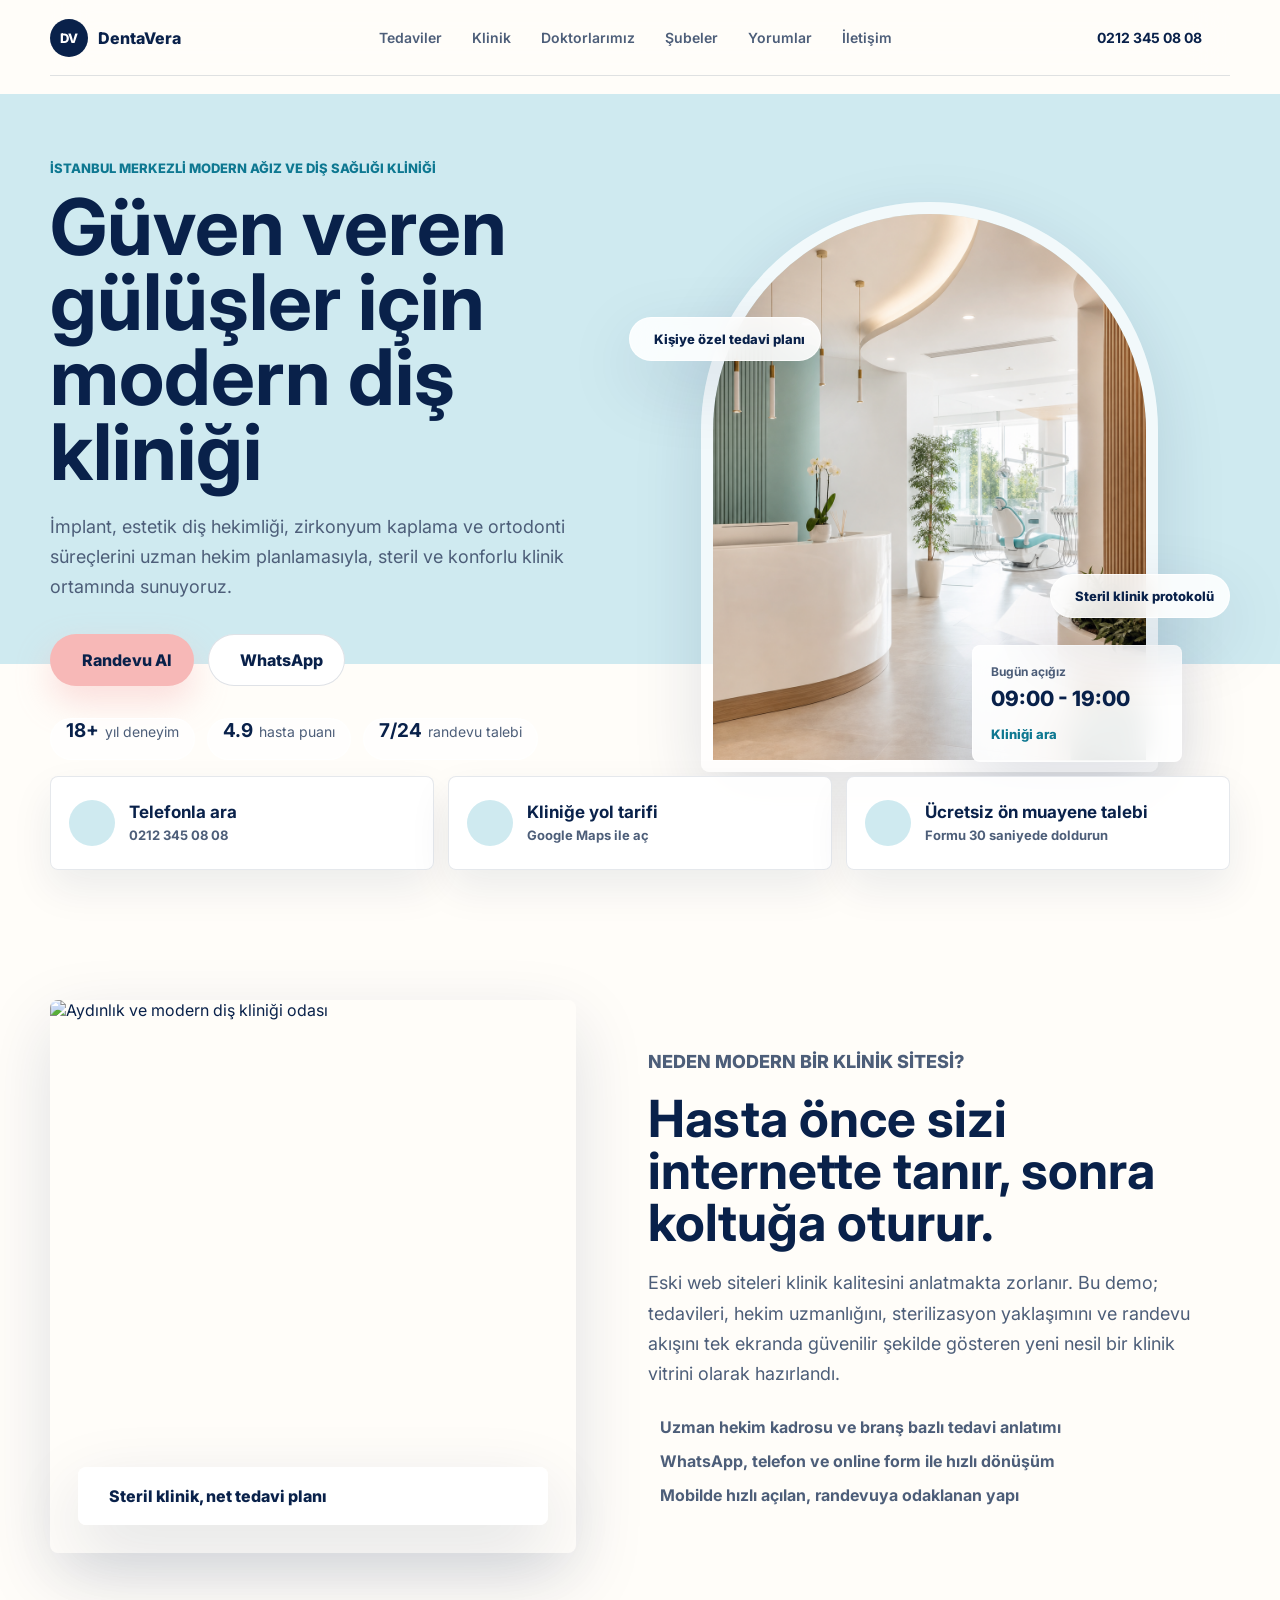
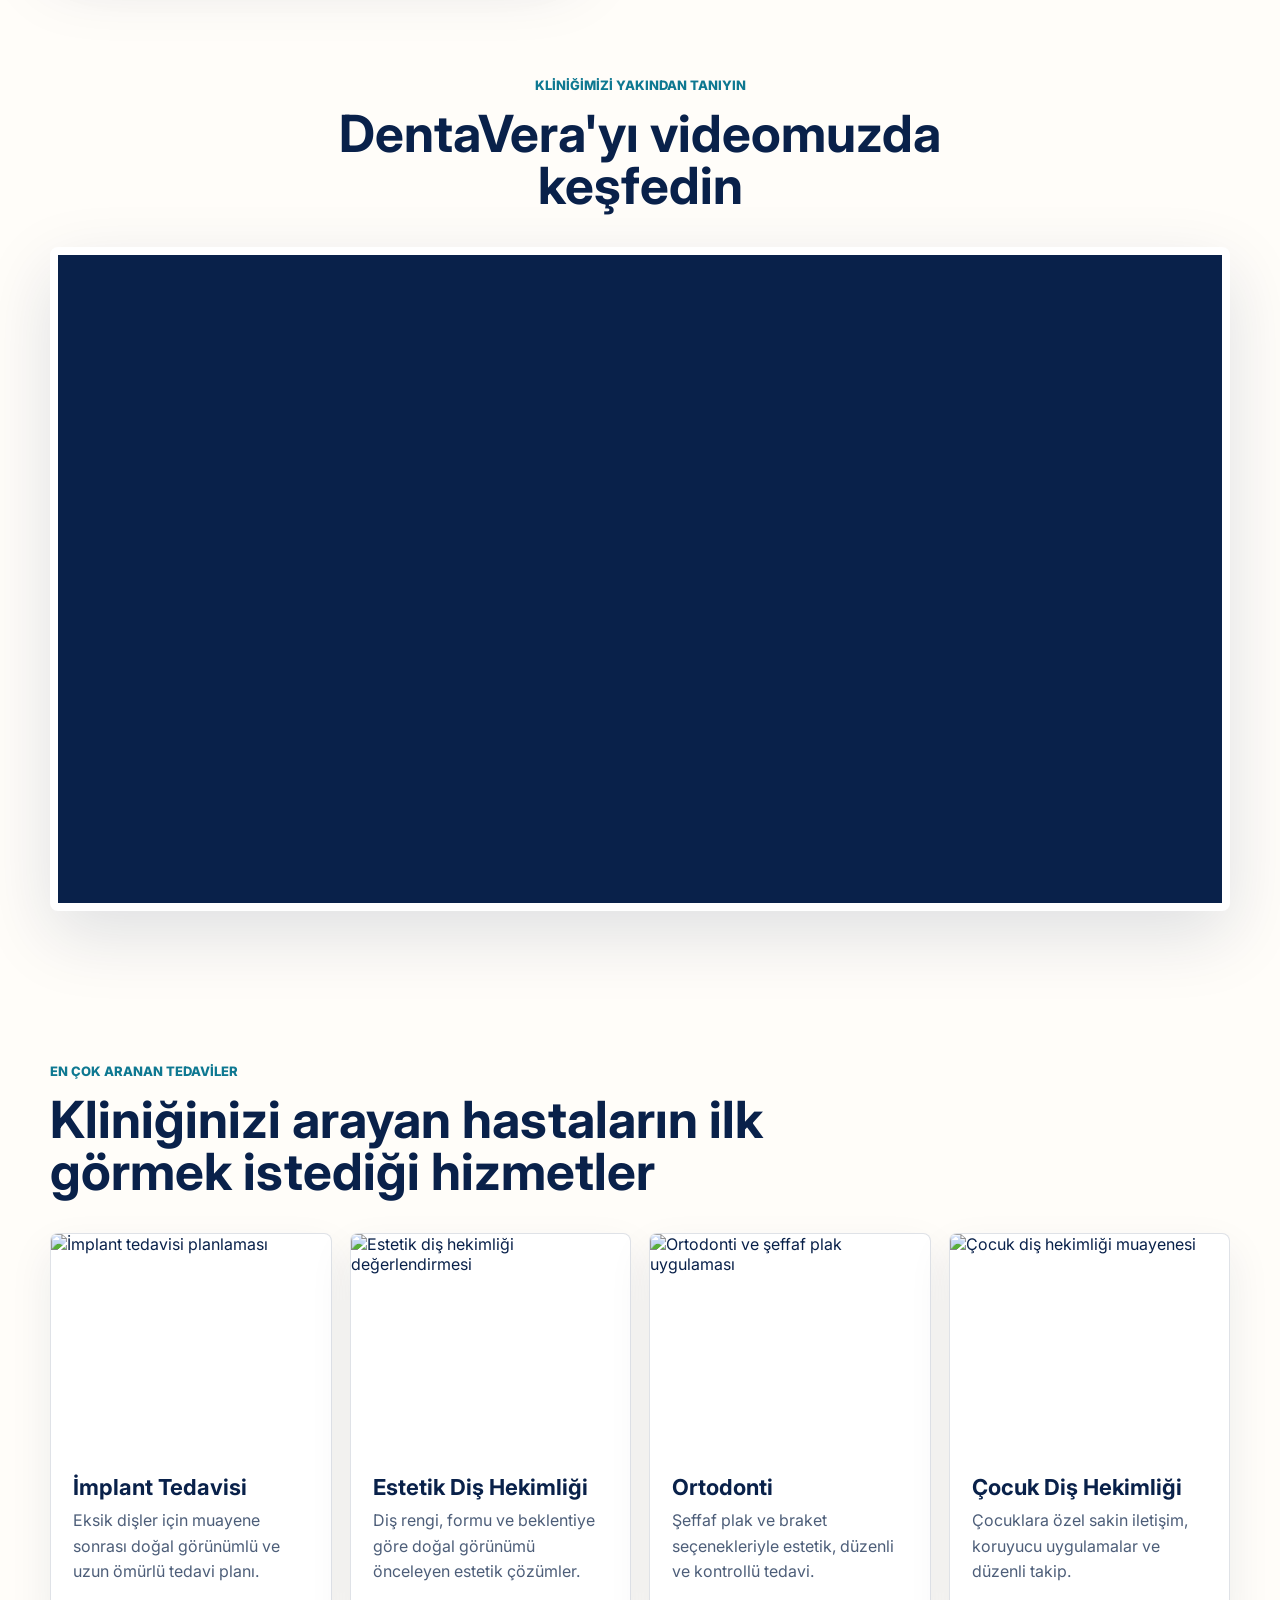
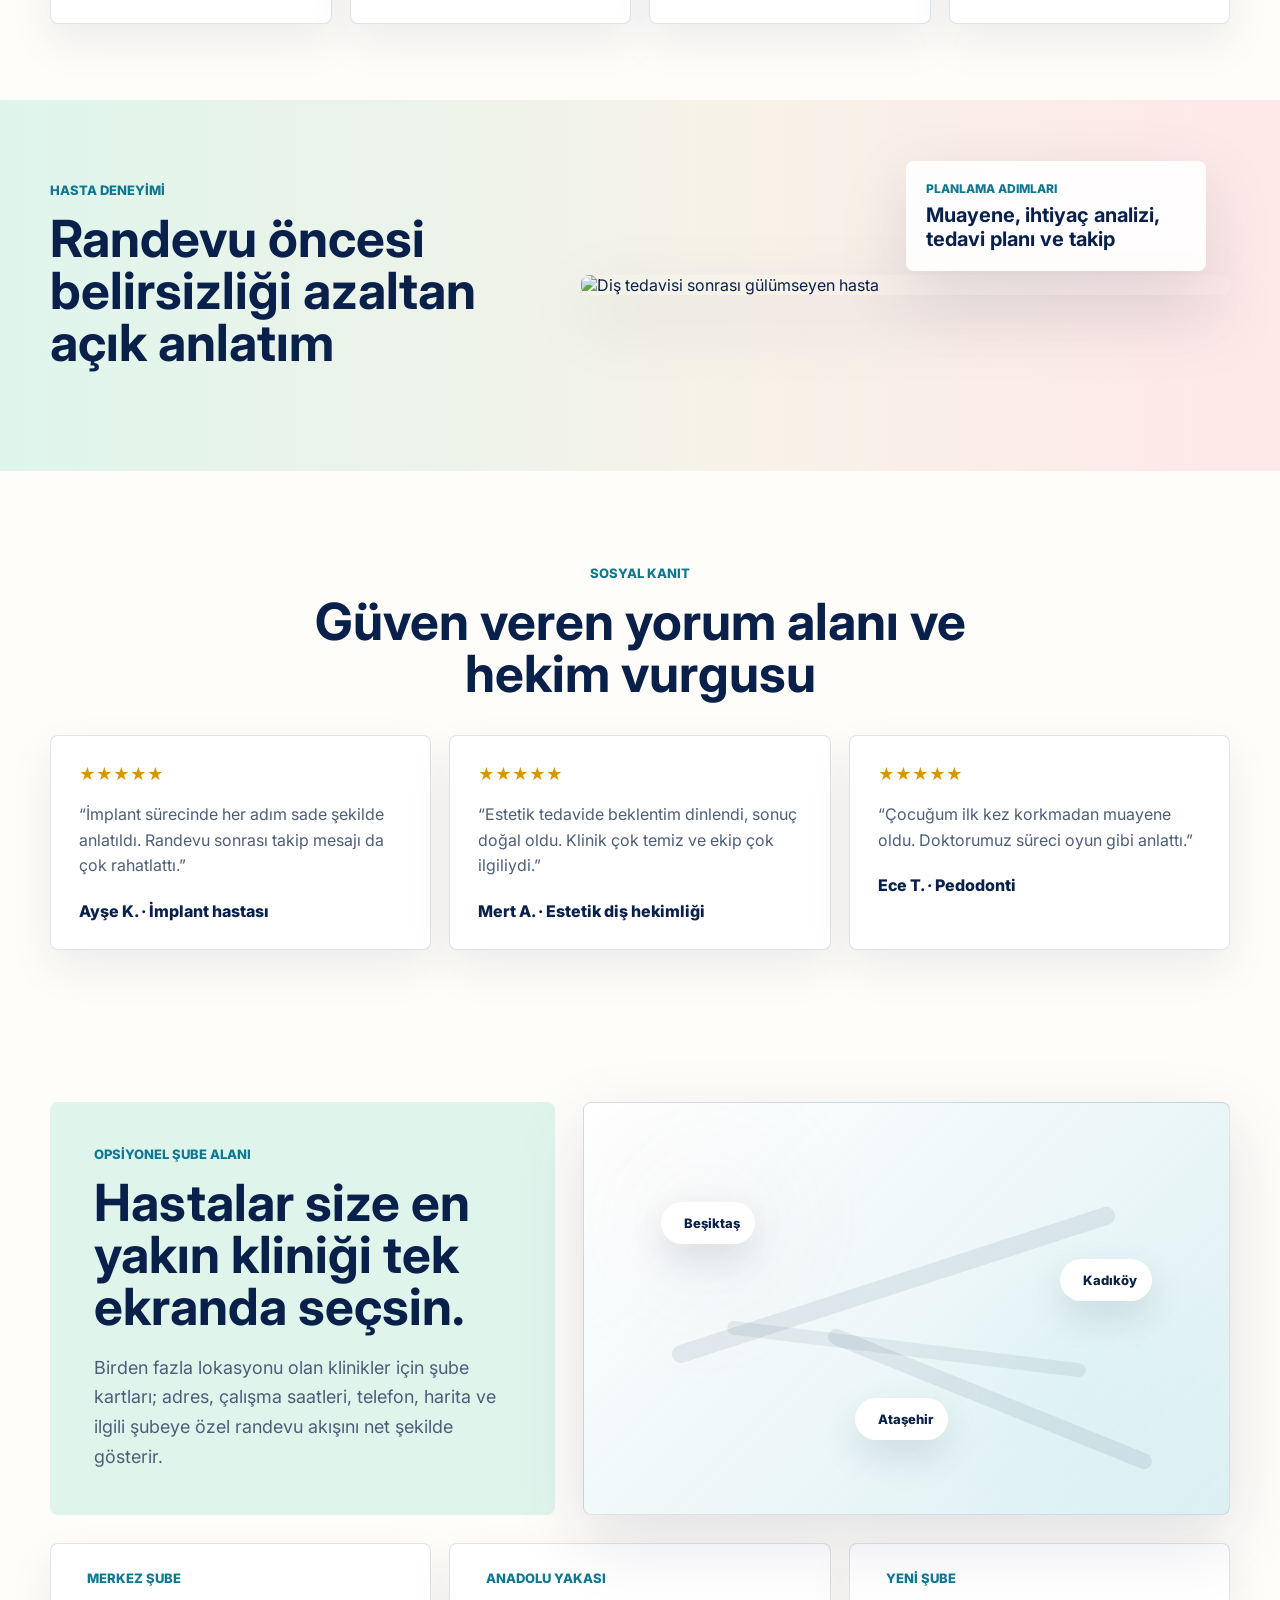
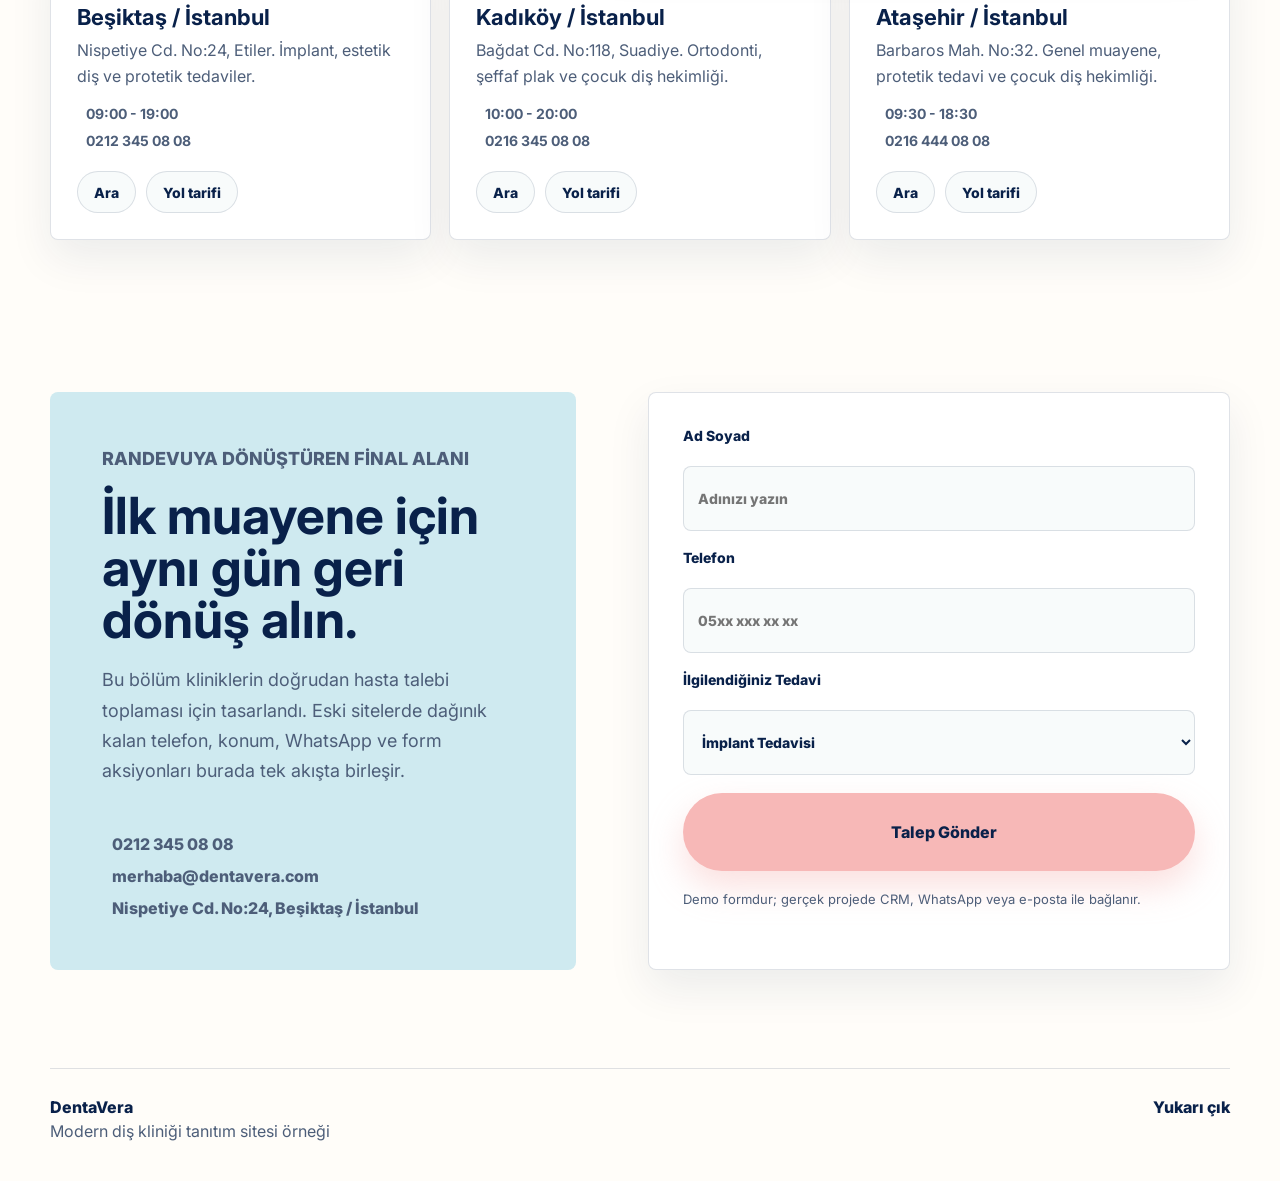
==== index.html @ e3545e0f "Publish DentaVera clinic landing page" ====
<!doctype html>
<html lang="tr">
  <head>
    <meta charset="UTF-8" />
    <meta name="viewport" content="width=device-width, initial-scale=1.0" />
    <title>DentaVera Klinik | Modern Diş Kliniği Tanıtım Sitesi</title>
    <meta
      name="description"
      content="Türkiye'deki diş klinikleri için modern, güven veren ve randevu odaklı örnek tanıtım sitesi."
    />
    <link rel="preconnect" href="https://fonts.googleapis.com" />
    <link rel="preconnect" href="https://fonts.gstatic.com" crossorigin />
    <link
      href="https://fonts.googleapis.com/css2?family=Inter:wght@400;500;600;700;800&display=swap"
      rel="stylesheet"
    />
    <link rel="stylesheet" href="styles.css" />
  </head>
  <body>
    <header class="site-header">
      <a class="brand" href="index.html#top" aria-label="DentaVera ana sayfa">
        <span class="brand-mark">DV</span>
        <span>DentaVera</span>
      </a>
      <nav class="main-nav" aria-label="Ana menü">
        <a href="index.html#hizmetler">Tedaviler</a>
        <a href="index.html#klinik">Klinik</a>
        <a href="doktorlar.html">Doktorlarımız</a>
        <a href="index.html#subeler">Şubeler</a>
        <a href="index.html#yorumlar">Yorumlar</a>
        <a href="index.html#iletisim">İletişim</a>
      </nav>
      <a class="header-phone" href="tel:+902123450808">
        <i data-lucide="phone"></i>
        <span>0212 345 08 08</span>
      </a>
      <button class="nav-toggle" type="button" aria-label="Menüyü aç" aria-expanded="false">
        <i data-lucide="menu"></i>
      </button>
    </header>

    <main id="top">
      <section class="hero">
        <div class="hero-copy">
          <p class="eyebrow">İstanbul merkezli modern ağız ve diş sağlığı kliniği</p>
          <h1>Güven veren gülüşler için modern diş kliniği</h1>
          <p class="hero-text">
            İmplant, estetik diş hekimliği, zirkonyum kaplama ve ortodonti süreçlerini uzman
            hekim planlamasıyla, steril ve konforlu klinik ortamında sunuyoruz.
          </p>
          <div class="hero-actions">
            <a class="btn btn-primary" href="#iletisim">
              <i data-lucide="calendar-check"></i>
              Randevu Al
            </a>
            <a class="btn btn-light" href="https://wa.me/905321230808">
              <i data-lucide="message-circle"></i>
              WhatsApp
            </a>
          </div>
          <div class="trust-row" aria-label="Klinik güven göstergeleri">
            <span><strong>18+</strong> yıl deneyim</span>
            <span><strong>4.9</strong> hasta puanı</span>
            <span><strong>7/24</strong> randevu talebi</span>
          </div>
        </div>

        <div class="hero-visual" aria-label="Klinik görsel alanı">
          <div class="floating-note note-left">
            <i data-lucide="clipboard-check"></i>
            Kişiye özel tedavi planı
          </div>
          <img
            class="hero-photo"
            src="assets/clinic-hero.png"
            alt="Aydınlık ve modern diş kliniği resepsiyonu"
          />
          <div class="floating-card">
            <span class="card-title">Bugün açığız</span>
            <span class="card-time">09:00 - 19:00</span>
            <a href="tel:+902123450808">Kliniği ara</a>
          </div>
          <div class="floating-note note-right">
            <i data-lucide="shield-check"></i>
            Steril klinik protokolü
          </div>
        </div>
      </section>

      <section class="quick-panel" aria-label="Hızlı iletişim seçenekleri">
        <a href="tel:+902123450808">
          <span class="quick-icon"><i data-lucide="phone-call"></i></span>
          <span class="quick-copy">
            <strong>Telefonla ara</strong>
            <small>0212 345 08 08</small>
          </span>
        </a>
        <a href="https://maps.google.com/?q=Nispetiye%20Caddesi%20Istanbul">
          <span class="quick-icon"><i data-lucide="map-pin"></i></span>
          <span class="quick-copy">
            <strong>Kliniğe yol tarifi</strong>
            <small>Google Maps ile aç</small>
          </span>
        </a>
        <a href="#iletisim">
          <span class="quick-icon"><i data-lucide="clipboard-list"></i></span>
          <span class="quick-copy">
            <strong>Ücretsiz ön muayene talebi</strong>
            <small>Formu 30 saniyede doldurun</small>
          </span>
        </a>
      </section>

      <section class="section split" id="klinik">
        <div class="section-media">
          <img
            src="https://images.unsplash.com/photo-1606811971618-4486d14f3f99?auto=format&fit=crop&w=1000&q=85"
            alt="Aydınlık ve modern diş kliniği odası"
          />
          <div class="media-badge">
            <i data-lucide="shield-check"></i>
            Steril klinik, net tedavi planı
          </div>
        </div>
        <div class="section-copy">
          <p class="eyebrow">Neden modern bir klinik sitesi?</p>
          <h2>Hasta önce sizi internette tanır, sonra koltuğa oturur.</h2>
          <p>
            Eski web siteleri klinik kalitesini anlatmakta zorlanır. Bu demo; tedavileri, hekim
            uzmanlığını, sterilizasyon yaklaşımını ve randevu akışını tek ekranda güvenilir şekilde
            gösteren yeni nesil bir klinik vitrini olarak hazırlandı.
          </p>
          <div class="feature-list">
            <div>
              <i data-lucide="badge-check"></i>
              <span>Uzman hekim kadrosu ve branş bazlı tedavi anlatımı</span>
            </div>
            <div>
              <i data-lucide="badge-check"></i>
              <span>WhatsApp, telefon ve online form ile hızlı dönüşüm</span>
            </div>
            <div>
              <i data-lucide="badge-check"></i>
              <span>Mobilde hızlı açılan, randevuya odaklanan yapı</span>
            </div>
          </div>
        </div>
      </section>

      <section class="section video-section" aria-labelledby="video-title">
        <div class="section-heading narrow">
          <p class="eyebrow">Kliniğimizi yakından tanıyın</p>
          <h2 id="video-title">DentaVera'yı videomuzda keşfedin</h2>
        </div>
        <div class="video-frame">
          <div class="video-fallback" hidden>
            <p>Video önizlemesi, sayfa yerel dosya olarak açıldığında çalışmaz.</p>
            <a href="https://www.youtube.com/watch?v=cxicKhrUmI0" target="_blank" rel="noopener noreferrer">
              Videoyu YouTube'da aç
            </a>
          </div>
          <iframe
            src="https://www.youtube-nocookie.com/embed/cxicKhrUmI0"
            title="DentaVera klinik tanıtım videosu"
            loading="lazy"
            referrerpolicy="strict-origin-when-cross-origin"
            allow="accelerometer; autoplay; clipboard-write; encrypted-media; gyroscope; picture-in-picture; web-share"
            allowfullscreen
          ></iframe>
        </div>
      </section>

      <section class="section" id="hizmetler">
        <div class="section-heading">
          <p class="eyebrow">En çok aranan tedaviler</p>
          <h2>Kliniğinizi arayan hastaların ilk görmek istediği hizmetler</h2>
        </div>
        <div class="service-grid">
          <article class="service-card">
            <img
              src="https://images.unsplash.com/photo-1606811841689-23dfddce3e95?auto=format&fit=crop&w=700&q=85"
              alt="İmplant tedavisi planlaması"
            />
            <div>
              <i data-lucide="badge-plus"></i>
              <h3>İmplant Tedavisi</h3>
              <p>Eksik dişler için muayene sonrası doğal görünümlü ve uzun ömürlü tedavi planı.</p>
            </div>
          </article>
          <article class="service-card">
            <img
              src="https://images.unsplash.com/photo-1609840114035-3c981b782dfe?auto=format&fit=crop&w=700&q=85"
              alt="Estetik diş hekimliği değerlendirmesi"
            />
            <div>
              <i data-lucide="sparkle"></i>
              <h3>Estetik Diş Hekimliği</h3>
              <p>Diş rengi, formu ve beklentiye göre doğal görünümü önceleyen estetik çözümler.</p>
            </div>
          </article>
          <article class="service-card">
            <img
              src="https://images.unsplash.com/photo-1588776814546-1ffcf47267a5?auto=format&fit=crop&w=700&q=85"
              alt="Ortodonti ve şeffaf plak uygulaması"
            />
            <div>
              <i data-lucide="align-center-horizontal"></i>
              <h3>Ortodonti</h3>
              <p>Şeffaf plak ve braket seçenekleriyle estetik, düzenli ve kontrollü tedavi.</p>
            </div>
          </article>
          <article class="service-card">
            <img
              src="https://images.unsplash.com/photo-1629909615184-74f495363b67?auto=format&fit=crop&w=700&q=85"
              alt="Çocuk diş hekimliği muayenesi"
            />
            <div>
              <i data-lucide="heart-handshake"></i>
              <h3>Çocuk Diş Hekimliği</h3>
              <p>Çocuklara özel sakin iletişim, koruyucu uygulamalar ve düzenli takip.</p>
            </div>
          </article>
        </div>
      </section>

      <section class="results-band">
        <div>
          <p class="eyebrow">Hasta deneyimi</p>
          <h2>Randevu öncesi belirsizliği azaltan açık anlatım</h2>
        </div>
        <div class="result-preview">
          <img
            src="https://images.unsplash.com/photo-1600170311833-c2cf5280ce49?auto=format&fit=crop&w=900&q=85"
            alt="Diş tedavisi sonrası gülümseyen hasta"
          />
          <div class="result-copy">
            <span>Planlama adımları</span>
            <strong>Muayene, ihtiyaç analizi, tedavi planı ve takip</strong>
          </div>
        </div>
      </section>

      <section class="section testimonials" id="yorumlar">
        <div class="section-heading narrow">
          <p class="eyebrow">Sosyal kanıt</p>
          <h2>Güven veren yorum alanı ve hekim vurgusu</h2>
        </div>
        <div class="testimonial-grid">
          <article>
            <div class="stars">★★★★★</div>
            <p>
              “İmplant sürecinde her adım sade şekilde anlatıldı. Randevu sonrası takip mesajı da
              çok rahatlattı.”
            </p>
            <span>Ayşe K. · İmplant hastası</span>
          </article>
          <article>
            <div class="stars">★★★★★</div>
            <p>
              “Estetik tedavide beklentim dinlendi, sonuç doğal oldu. Klinik çok temiz ve ekip çok
              ilgiliydi.”
            </p>
            <span>Mert A. · Estetik diş hekimliği</span>
          </article>
          <article>
            <div class="stars">★★★★★</div>
            <p>
              “Çocuğum ilk kez korkmadan muayene oldu. Doktorumuz süreci oyun gibi anlattı.”
            </p>
            <span>Ece T. · Pedodonti</span>
          </article>
        </div>
      </section>

      <section class="section branches-section" id="subeler">
        <div class="branches-copy">
          <p class="eyebrow">Opsiyonel şube alanı</p>
          <h2>Hastalar size en yakın kliniği tek ekranda seçsin.</h2>
          <p>
            Birden fazla lokasyonu olan klinikler için şube kartları; adres, çalışma saatleri,
            telefon, harita ve ilgili şubeye özel randevu akışını net şekilde gösterir.
          </p>
        </div>
        <div class="branch-map" aria-label="İstanbul şube haritası">
          <span class="map-line"></span>
          <div class="map-pin pin-one">
            <i data-lucide="map-pin"></i>
            Beşiktaş
          </div>
          <div class="map-pin pin-two">
            <i data-lucide="map-pin"></i>
            Kadıköy
          </div>
          <div class="map-pin pin-three">
            <i data-lucide="map-pin"></i>
            Ataşehir
          </div>
        </div>
        <div class="branch-grid">
          <article class="branch-card">
            <div class="branch-card-top">
              <i data-lucide="building-2"></i>
              <span>Merkez Şube</span>
            </div>
            <h3>Beşiktaş / İstanbul</h3>
            <p>Nispetiye Cd. No:24, Etiler. İmplant, estetik diş ve protetik tedaviler.</p>
            <div class="branch-meta">
              <span><i data-lucide="clock-3"></i> 09:00 - 19:00</span>
              <span><i data-lucide="phone"></i> 0212 345 08 08</span>
            </div>
            <div class="branch-actions">
              <a href="tel:+902123450808">Ara</a>
              <a href="https://maps.google.com/?q=Nispetiye%20Caddesi%20Istanbul">Yol tarifi</a>
            </div>
          </article>
          <article class="branch-card">
            <div class="branch-card-top">
              <i data-lucide="building-2"></i>
              <span>Anadolu Yakası</span>
            </div>
            <h3>Kadıköy / İstanbul</h3>
            <p>Bağdat Cd. No:118, Suadiye. Ortodonti, şeffaf plak ve çocuk diş hekimliği.</p>
            <div class="branch-meta">
              <span><i data-lucide="clock-3"></i> 10:00 - 20:00</span>
              <span><i data-lucide="phone"></i> 0216 345 08 08</span>
            </div>
            <div class="branch-actions">
              <a href="tel:+902163450808">Ara</a>
              <a href="https://maps.google.com/?q=Bagdat%20Caddesi%20Suadiye%20Istanbul">Yol tarifi</a>
            </div>
          </article>
          <article class="branch-card">
            <div class="branch-card-top">
              <i data-lucide="building-2"></i>
              <span>Yeni Şube</span>
            </div>
            <h3>Ataşehir / İstanbul</h3>
            <p>Barbaros Mah. No:32. Genel muayene, protetik tedavi ve çocuk diş hekimliği.</p>
            <div class="branch-meta">
              <span><i data-lucide="clock-3"></i> 09:30 - 18:30</span>
              <span><i data-lucide="phone"></i> 0216 444 08 08</span>
            </div>
            <div class="branch-actions">
              <a href="tel:+902164440808">Ara</a>
              <a href="https://maps.google.com/?q=Atasehir%20Istanbul">Yol tarifi</a>
            </div>
          </article>
        </div>
      </section>

      <section class="section contact-section" id="iletisim">
        <div class="contact-copy">
          <p class="eyebrow">Randevuya dönüştüren final alanı</p>
          <h2>İlk muayene için aynı gün geri dönüş alın.</h2>
          <p>
            Bu bölüm kliniklerin doğrudan hasta talebi toplaması için tasarlandı. Eski sitelerde
            dağınık kalan telefon, konum, WhatsApp ve form aksiyonları burada tek akışta birleşir.
          </p>
          <div class="contact-details">
            <a href="tel:+902123450808"><i data-lucide="phone"></i> 0212 345 08 08</a>
            <a href="mailto:merhaba@dentavera.com"><i data-lucide="mail"></i> merhaba@dentavera.com</a>
            <a href="https://maps.google.com/?q=Nispetiye%20Caddesi%20Istanbul">
              <i data-lucide="map-pin"></i> Nispetiye Cd. No:24, Beşiktaş / İstanbul
            </a>
          </div>
        </div>
        <form class="appointment-form">
          <label>
            Ad Soyad
            <input type="text" name="name" placeholder="Adınızı yazın" />
          </label>
          <label>
            Telefon
            <input type="tel" name="phone" placeholder="05xx xxx xx xx" />
          </label>
          <label>
            İlgilendiğiniz Tedavi
            <select name="service">
              <option>İmplant Tedavisi</option>
              <option>Estetik Diş Hekimliği</option>
              <option>Ortodonti</option>
              <option>Çocuk Diş Hekimliği</option>
              <option>Genel Muayene</option>
            </select>
          </label>
          <button class="btn btn-primary" type="submit">
            <i data-lucide="send"></i>
            Talep Gönder
          </button>
          <p class="form-note">Demo formdur; gerçek projede CRM, WhatsApp veya e-posta ile bağlanır.</p>
        </form>
      </section>
    </main>

    <footer class="site-footer">
      <div>
        <strong>DentaVera</strong>
        <span>Modern diş kliniği tanıtım sitesi örneği</span>
      </div>
      <a href="#top">Yukarı çık</a>
    </footer>

    <script src="https://unpkg.com/lucide@latest/dist/umd/lucide.min.js"></script>
    <script src="script.js"></script>
  </body>
</html>
---- styles.css ----
:root {
  --ink: #09214a;
  --ink-soft: #4d5e79;
  --blue: #cfeaf0;
  --blue-strong: #69bfd0;
  --mint: #dff5ec;
  --rose: #ffe8e8;
  --rose-strong: #f7b8b7;
  --paper: #fffdf9;
  --white: #ffffff;
  --line: rgba(9, 33, 74, 0.13);
  --shadow: 0 24px 70px rgba(9, 33, 74, 0.13);
}

* {
  box-sizing: border-box;
}

html {
  scroll-behavior: smooth;
}

body {
  margin: 0;
  font-family: "Inter", system-ui, -apple-system, BlinkMacSystemFont, "Segoe UI", sans-serif;
  color: var(--ink);
  background: var(--paper);
  overflow-x: hidden;
}

img {
  display: block;
  max-width: 100%;
}

a {
  color: inherit;
  text-decoration: none;
}

button,
input,
select {
  font: inherit;
}

.site-header {
  position: sticky;
  top: 0;
  z-index: 20;
  display: grid;
  grid-template-columns: auto 1fr auto auto;
  align-items: center;
  gap: 28px;
  width: min(1180px, calc(100% - 32px));
  min-height: 76px;
  margin: 0 auto;
  background: rgba(255, 253, 249, 0.84);
  border-bottom: 1px solid var(--line);
  backdrop-filter: blur(18px);
}

.brand,
.header-phone,
.quick-panel a,
.contact-details a,
.btn {
  display: inline-flex;
  align-items: center;
}

.brand {
  gap: 10px;
  font-weight: 800;
}

.brand-mark {
  display: grid;
  place-items: center;
  width: 38px;
  height: 38px;
  color: var(--white);
  background: var(--ink);
  border-radius: 50%;
  font-size: 13px;
}

.main-nav {
  justify-self: center;
  display: flex;
  gap: 30px;
  color: var(--ink-soft);
  font-size: 14px;
  font-weight: 600;
}

.main-nav a:hover {
  color: var(--ink);
}

.main-nav a[aria-current="page"] {
  color: var(--ink);
}

.header-phone {
  gap: 8px;
  font-weight: 700;
  font-size: 14px;
}

.header-phone svg,
.btn svg,
.quick-panel svg,
.feature-list svg,
.contact-details svg {
  width: 18px;
  height: 18px;
  stroke-width: 2.4;
}

.nav-toggle {
  display: none;
  width: 42px;
  height: 42px;
  border: 1px solid var(--line);
  border-radius: 50%;
  color: var(--ink);
  background: var(--white);
}

.hero {
  position: relative;
  display: grid;
  grid-template-columns: minmax(0, 0.95fr) minmax(360px, 1.05fr);
  gap: 36px;
  width: min(1180px, calc(100% - 32px));
  min-height: 760px;
  margin: 18px auto 0;
  padding: 66px 0 40px;
}

.hero::before {
  position: absolute;
  inset: 0 calc(50% - 50vw) 190px;
  z-index: -1;
  content: "";
  background: var(--blue);
}

.eyebrow {
  margin: 0 0 14px;
  color: #0e7891;
  font-size: 13px;
  font-weight: 800;
  letter-spacing: 0;
  text-transform: uppercase;
}

h1,
h2,
h3,
p {
  margin-top: 0;
  overflow-wrap: anywhere;
}

h1 {
  max-width: 640px;
  margin-bottom: 22px;
  font-size: clamp(44px, 7vw, 78px);
  line-height: 0.96;
  letter-spacing: 0;
}

h2 {
  margin-bottom: 20px;
  font-size: clamp(32px, 4vw, 54px);
  line-height: 1.02;
  letter-spacing: 0;
}

h3 {
  margin-bottom: 8px;
  font-size: 22px;
}

.hero-text,
.section-copy p,
.contact-copy p {
  max-width: 560px;
  color: var(--ink-soft);
  font-size: 18px;
  line-height: 1.68;
}

.hero-actions {
  display: flex;
  flex-wrap: wrap;
  gap: 14px;
  margin: 32px 0;
}

.btn {
  justify-content: center;
  gap: 10px;
  min-height: 52px;
  padding: 0 22px;
  border: 0;
  border-radius: 999px;
  font-weight: 800;
  cursor: pointer;
}

.btn-primary {
  color: var(--ink);
  background: var(--rose-strong);
  box-shadow: 0 16px 34px rgba(247, 184, 183, 0.44);
}

.btn-light {
  background: var(--white);
  box-shadow: inset 0 0 0 1px var(--line);
}

.trust-row {
  display: flex;
  flex-wrap: wrap;
  gap: 12px;
}

.trust-row span {
  display: inline-flex;
  align-items: baseline;
  gap: 6px;
  min-height: 42px;
  padding: 0 15px;
  color: var(--ink-soft);
  background: rgba(255, 255, 255, 0.64);
  border: 1px solid rgba(255, 255, 255, 0.8);
  border-radius: 999px;
  font-size: 14px;
}

.trust-row strong {
  color: var(--ink);
  font-size: 19px;
}

.hero-visual {
  position: relative;
  display: grid;
  place-items: center;
  min-height: 560px;
}

.hero-visual::before {
  position: absolute;
  width: min(68%, 430px);
  aspect-ratio: 1;
  content: "";
  background: var(--rose);
  border-radius: 50%;
}

.hero-photo {
  position: relative;
  width: min(76%, 470px);
  aspect-ratio: 4 / 5;
  object-fit: cover;
  object-position: 50% 50%;
  border: 12px solid rgba(255, 255, 255, 0.74);
  border-radius: 999px 999px 36px 36px;
  box-shadow: var(--shadow);
}

.floating-note,
.floating-card,
.media-badge {
  position: absolute;
  z-index: 2;
  color: var(--ink);
  background: rgba(255, 255, 255, 0.88);
  border: 1px solid rgba(255, 255, 255, 0.72);
  box-shadow: var(--shadow);
  backdrop-filter: blur(14px);
}

.floating-note {
  display: flex;
  align-items: center;
  gap: 9px;
  max-width: 210px;
  padding: 13px 15px;
  border-radius: 999px;
  font-size: 13px;
  font-weight: 800;
}

.floating-note svg {
  width: 18px;
  height: 18px;
  color: #0e7891;
}

.note-left {
  top: 24%;
  left: 0;
}

.note-right {
  right: 0;
  bottom: 30%;
}

.floating-card {
  right: 8%;
  bottom: 8%;
  width: 210px;
  padding: 18px;
  border-radius: 8px;
}

.card-title {
  display: block;
  color: var(--ink-soft);
  font-size: 12px;
  font-weight: 700;
}

.card-time {
  display: block;
  margin: 7px 0 12px;
  font-size: 21px;
  font-weight: 800;
}

.floating-card a {
  color: #0e7891;
  font-size: 13px;
  font-weight: 800;
}

.quick-panel {
  position: relative;
  z-index: 4;
  display: grid;
  grid-template-columns: repeat(3, minmax(0, 1fr));
  gap: 14px;
  width: min(1180px, calc(100% - 32px));
  margin: -78px auto 54px;
}

.quick-panel a {
  gap: 14px;
  min-height: 94px;
  padding: 18px;
  background: rgba(255, 255, 255, 0.94);
  border: 1px solid rgba(9, 33, 74, 0.1);
  border-radius: 8px;
  box-shadow: 0 18px 42px rgba(9, 33, 74, 0.08);
}

.quick-panel a:hover {
  transform: translateY(-2px);
  box-shadow: 0 22px 50px rgba(9, 33, 74, 0.12);
}

.quick-icon {
  display: grid;
  flex: 0 0 auto;
  place-items: center;
  width: 46px;
  height: 46px;
  color: #0e7891;
  background: var(--blue);
  border-radius: 50%;
}

.quick-panel svg {
  flex: 0 0 auto;
}

.quick-copy {
  display: grid;
  gap: 5px;
}

.quick-copy strong {
  font-size: 17px;
  line-height: 1.2;
}

.quick-copy small {
  color: var(--ink-soft);
  font-size: 13px;
  font-weight: 700;
  line-height: 1.3;
}

.section {
  width: min(1180px, calc(100% - 32px));
  margin: 0 auto;
  padding: 76px 0;
}

.video-section {
  padding-top: 48px;
}

.video-frame {
  overflow: hidden;
  width: 100%;
  aspect-ratio: 16 / 9;
  background: var(--ink);
  border: 8px solid var(--white);
  border-radius: 8px;
  box-shadow: var(--shadow);
}

.video-frame iframe {
  display: block;
  width: 100%;
  height: 100%;
  border: 0;
}

.video-fallback {
  display: grid;
  place-content: center;
  justify-items: center;
  gap: 12px;
  height: 100%;
  padding: 24px;
  color: var(--white);
  text-align: center;
}

.video-fallback[hidden] {
  display: none;
}

.video-fallback p {
  margin: 0;
}

.video-fallback a {
  padding: 12px 18px;
  color: var(--ink);
  background: var(--white);
  border-radius: 999px;
  font-weight: 700;
}

.split,
.contact-section {
  display: grid;
  grid-template-columns: minmax(0, 0.95fr) minmax(0, 1.05fr);
  align-items: center;
  gap: 72px;
}

.section-media {
  position: relative;
}

.section-media img {
  width: 100%;
  aspect-ratio: 1 / 1.05;
  object-fit: cover;
  border-radius: 8px;
  box-shadow: var(--shadow);
}

.media-badge {
  left: 28px;
  right: 28px;
  bottom: 28px;
  display: flex;
  align-items: center;
  gap: 12px;
  padding: 18px;
  border-radius: 8px;
  font-weight: 800;
}

.media-badge svg {
  width: 22px;
  height: 22px;
  color: #0e7891;
}

.feature-list {
  display: grid;
  gap: 14px;
  margin-top: 28px;
}

.feature-list div {
  display: flex;
  align-items: flex-start;
  gap: 12px;
  color: var(--ink-soft);
  font-weight: 700;
}

.feature-list svg {
  flex: 0 0 auto;
  color: #0e7891;
}

.section-heading {
  max-width: 760px;
  margin-bottom: 36px;
}

.section-heading.narrow {
  max-width: 660px;
  margin-inline: auto;
  text-align: center;
}

.service-grid {
  display: grid;
  grid-template-columns: repeat(4, minmax(0, 1fr));
  gap: 18px;
}

.service-card {
  overflow: hidden;
  background: var(--white);
  border: 1px solid var(--line);
  border-radius: 8px;
  box-shadow: 0 18px 44px rgba(9, 33, 74, 0.08);
}

.service-card img {
  width: 100%;
  aspect-ratio: 1 / 0.78;
  object-fit: cover;
}

.service-card div {
  padding: 22px;
}

.service-card svg {
  width: 26px;
  height: 26px;
  margin-bottom: 18px;
  color: #0e7891;
}

.service-card p,
.testimonial-grid p,
.form-note {
  color: var(--ink-soft);
  line-height: 1.6;
}

.results-band {
  display: grid;
  grid-template-columns: minmax(0, 0.85fr) minmax(360px, 1.15fr);
  align-items: center;
  gap: 52px;
  padding: 82px max(16px, calc((100vw - 1180px) / 2));
  background: linear-gradient(90deg, var(--mint), #f7f2e8 58%, var(--rose));
}

.results-band h2 {
  max-width: 560px;
}

.result-preview {
  position: relative;
}

.result-preview img {
  width: 100%;
  max-height: 420px;
  object-fit: cover;
  border-radius: 8px;
  box-shadow: var(--shadow);
}

.result-copy {
  position: absolute;
  right: 24px;
  bottom: 24px;
  max-width: 300px;
  padding: 20px;
  background: rgba(255, 255, 255, 0.9);
  border-radius: 8px;
  box-shadow: var(--shadow);
}

.result-copy span {
  display: block;
  margin-bottom: 8px;
  color: #0e7891;
  font-size: 12px;
  font-weight: 800;
  text-transform: uppercase;
}

.result-copy strong {
  display: block;
  font-size: 20px;
  line-height: 1.18;
}

.testimonials {
  padding-top: 94px;
}

.testimonial-grid {
  display: grid;
  grid-template-columns: repeat(3, 1fr);
  gap: 18px;
}

.testimonial-grid article,
.appointment-form {
  background: var(--white);
  border: 1px solid var(--line);
  border-radius: 8px;
  box-shadow: 0 18px 44px rgba(9, 33, 74, 0.08);
}

.testimonial-grid article {
  padding: 28px;
}

.stars {
  margin-bottom: 18px;
  color: #d99400;
  letter-spacing: 0;
}

.testimonial-grid span {
  display: block;
  margin-top: 22px;
  font-weight: 800;
}

.branches-section {
  display: grid;
  grid-template-columns: minmax(0, 0.78fr) minmax(420px, 1fr);
  gap: 28px;
  align-items: stretch;
}

.branches-copy {
  display: flex;
  flex-direction: column;
  justify-content: center;
  padding: 44px;
  background: var(--mint);
  border-radius: 8px;
}

.branches-copy p:last-child {
  max-width: 520px;
  margin-bottom: 0;
  color: var(--ink-soft);
  font-size: 18px;
  line-height: 1.65;
}

.branch-map {
  position: relative;
  min-height: 320px;
  overflow: hidden;
  background:
    linear-gradient(135deg, rgba(255, 255, 255, 0.88), rgba(207, 234, 240, 0.74)),
    radial-gradient(circle at 18% 28%, rgba(247, 184, 183, 0.38), transparent 28%),
    radial-gradient(circle at 76% 70%, rgba(223, 245, 236, 0.9), transparent 32%);
  border: 1px solid var(--line);
  border-radius: 8px;
  box-shadow: var(--shadow);
}

.branch-map::before,
.branch-map::after {
  position: absolute;
  content: "";
  background: rgba(9, 33, 74, 0.08);
  border-radius: 999px;
}

.branch-map::before {
  width: 72%;
  height: 18px;
  left: 12%;
  top: 42%;
  transform: rotate(-18deg);
}

.branch-map::after {
  width: 54%;
  height: 16px;
  right: 10%;
  bottom: 26%;
  transform: rotate(22deg);
}

.map-line {
  position: absolute;
  width: 56%;
  height: 14px;
  left: 22%;
  top: 58%;
  background: rgba(9, 33, 74, 0.07);
  border-radius: 999px;
  transform: rotate(7deg);
}

.map-pin {
  position: absolute;
  z-index: 2;
  display: inline-flex;
  align-items: center;
  gap: 8px;
  min-height: 42px;
  padding: 0 14px;
  background: var(--white);
  border: 1px solid rgba(255, 255, 255, 0.74);
  border-radius: 999px;
  box-shadow: 0 16px 38px rgba(9, 33, 74, 0.12);
  font-size: 13px;
  font-weight: 800;
}

.map-pin svg {
  width: 17px;
  height: 17px;
  color: #0e7891;
}

.pin-one {
  left: 12%;
  top: 24%;
}

.pin-two {
  right: 12%;
  top: 38%;
}

.pin-three {
  left: 42%;
  bottom: 18%;
}

.branch-grid {
  grid-column: 1 / -1;
  display: grid;
  grid-template-columns: repeat(3, minmax(0, 1fr));
  gap: 18px;
}

.branch-card {
  display: flex;
  flex-direction: column;
  min-height: 100%;
  padding: 26px;
  background: var(--white);
  border: 1px solid var(--line);
  border-radius: 8px;
  box-shadow: 0 18px 44px rgba(9, 33, 74, 0.08);
}

.branch-card-top,
.branch-meta span,
.branch-actions {
  display: flex;
  align-items: center;
}

.branch-card-top {
  gap: 10px;
  margin-bottom: 18px;
  color: #0e7891;
  font-size: 13px;
  font-weight: 800;
  text-transform: uppercase;
}

.branch-card-top svg {
  width: 21px;
  height: 21px;
}

.branch-card p {
  color: var(--ink-soft);
  line-height: 1.6;
}

.branch-meta {
  display: grid;
  gap: 10px;
  margin: auto 0 22px;
  color: var(--ink-soft);
  font-size: 14px;
  font-weight: 700;
}

.branch-meta span {
  gap: 9px;
}

.branch-meta svg {
  width: 17px;
  height: 17px;
  color: #0e7891;
}

.branch-actions {
  gap: 10px;
}

.branch-actions a {
  display: inline-flex;
  align-items: center;
  justify-content: center;
  min-height: 42px;
  padding: 0 16px;
  background: #f8fbfb;
  border: 1px solid var(--line);
  border-radius: 999px;
  font-size: 14px;
  font-weight: 800;
}

.doctors-hero {
  display: grid;
  grid-template-columns: minmax(0, 1fr) 320px;
  gap: 42px;
  align-items: end;
  width: min(1180px, calc(100% - 32px));
  margin: 18px auto 0;
  padding: 76px 0 88px;
}

.doctors-hero::before {
  position: absolute;
  left: 0;
  right: 0;
  top: 94px;
  z-index: -1;
  height: 440px;
  content: "";
  background: var(--blue);
}

.doctors-hero h1 {
  max-width: 860px;
  margin-bottom: 24px;
  font-size: clamp(42px, 6vw, 72px);
}

.doctors-hero p:not(.eyebrow) {
  max-width: 680px;
  color: var(--ink-soft);
  font-size: 18px;
  line-height: 1.68;
}

.hours-panel {
  display: grid;
  gap: 10px;
  padding: 26px;
  background: rgba(255, 255, 255, 0.88);
  border: 1px solid rgba(255, 255, 255, 0.72);
  border-radius: 8px;
  box-shadow: var(--shadow);
  backdrop-filter: blur(14px);
}

.hours-panel svg {
  width: 30px;
  height: 30px;
  color: #0e7891;
}

.hours-panel span {
  color: var(--ink-soft);
  font-weight: 800;
}

.hours-panel strong {
  font-size: 32px;
  line-height: 1;
}

.hours-panel a {
  color: #0e7891;
  font-weight: 800;
}

.doctors-section {
  padding-top: 34px;
}

.doctor-filters {
  display: flex;
  flex-wrap: wrap;
  gap: 10px;
  margin-bottom: 28px;
}

.doctor-filters span {
  display: inline-flex;
  align-items: center;
  min-height: 40px;
  padding: 0 14px;
  background: var(--white);
  border: 1px solid var(--line);
  border-radius: 999px;
  color: var(--ink-soft);
  font-size: 14px;
  font-weight: 800;
}

.doctor-grid {
  display: grid;
  grid-template-columns: repeat(2, minmax(0, 1fr));
  gap: 20px;
}

.doctor-card {
  display: grid;
  grid-template-columns: 210px minmax(0, 1fr);
  overflow: hidden;
  background: var(--white);
  border: 1px solid var(--line);
  border-radius: 8px;
  box-shadow: 0 18px 44px rgba(9, 33, 74, 0.08);
}

.doctor-card img {
  width: 100%;
  height: 100%;
  min-height: 340px;
  object-fit: cover;
  object-position: 50% 24%;
}

.doctor-card-body {
  display: flex;
  flex-direction: column;
  padding: 28px;
}

.doctor-branch {
  color: #0e7891;
  font-size: 12px;
  font-weight: 800;
  text-transform: uppercase;
}

.doctor-card h2 {
  margin: 16px 0 8px;
  font-size: 30px;
  line-height: 1.06;
}

.doctor-role {
  margin-bottom: 16px;
  color: var(--ink);
  font-weight: 800;
}

.doctor-card p:not(.doctor-role) {
  color: var(--ink-soft);
  line-height: 1.6;
}

.doctor-meta {
  display: grid;
  gap: 9px;
  margin-top: auto;
  color: var(--ink-soft);
  font-size: 14px;
  font-weight: 700;
}

.doctor-meta span {
  display: inline-flex;
  align-items: center;
  gap: 9px;
}

.doctor-meta svg {
  width: 17px;
  height: 17px;
  color: #0e7891;
}

.doctor-cta {
  display: flex;
  align-items: center;
  justify-content: space-between;
  gap: 28px;
  width: min(1180px, calc(100% - 32px));
  margin: 0 auto 92px;
  padding: 38px;
  background: linear-gradient(90deg, var(--mint), var(--rose));
  border-radius: 8px;
}

.doctor-cta h2 {
  max-width: 760px;
  margin-bottom: 0;
  font-size: clamp(28px, 4vw, 44px);
}

.contact-section {
  align-items: stretch;
  padding-bottom: 98px;
}

.contact-copy {
  display: flex;
  flex-direction: column;
  justify-content: center;
  padding: 52px;
  background: var(--blue);
  border-radius: 8px;
}

.contact-details {
  display: grid;
  gap: 12px;
  margin-top: 30px;
}

.contact-details a {
  gap: 10px;
  color: var(--ink-soft);
  font-weight: 800;
  overflow-wrap: anywhere;
}

.appointment-form {
  display: grid;
  gap: 18px;
  padding: 34px;
}

.appointment-form label {
  display: grid;
  gap: 9px;
  color: var(--ink);
  font-size: 14px;
  font-weight: 800;
}

.appointment-form input,
.appointment-form select {
  width: 100%;
  min-height: 52px;
  padding: 0 14px;
  color: var(--ink);
  background: #f8fbfb;
  border: 1px solid var(--line);
  border-radius: 8px;
  outline: 0;
}

.appointment-form input:focus,
.appointment-form select:focus {
  border-color: var(--blue-strong);
  box-shadow: 0 0 0 4px rgba(105, 191, 208, 0.18);
}

.appointment-form .btn {
  width: 100%;
}

.form-note {
  margin: 0;
  font-size: 13px;
}

.site-footer {
  display: flex;
  justify-content: space-between;
  gap: 20px;
  width: min(1180px, calc(100% - 32px));
  margin: 0 auto;
  padding: 28px 0 40px;
  color: var(--ink-soft);
  border-top: 1px solid var(--line);
}

.site-footer div {
  display: grid;
  gap: 4px;
}

.site-footer strong,
.site-footer a {
  color: var(--ink);
  font-weight: 800;
}

@media (max-width: 980px) {
  .site-header {
    grid-template-columns: auto 1fr auto;
  }

  .main-nav {
    position: fixed;
    top: 88px;
    left: 12px;
    right: 12px;
    display: grid;
    grid-template-columns: 1fr;
    gap: 0;
    width: auto;
    max-width: none;
    margin: 0;
    padding: 8px;
    background: var(--white);
    border: 1px solid var(--line);
    border-radius: 8px;
    box-shadow: 0 24px 70px rgba(9, 33, 74, 0.18);
    justify-self: stretch;
    color: var(--ink);
    opacity: 0;
    pointer-events: none;
    transform: translateY(-8px);
    transition:
      opacity 180ms ease,
      transform 180ms ease,
      visibility 180ms ease;
    visibility: hidden;
  }

  .main-nav.is-open {
    opacity: 1;
    pointer-events: auto;
    transform: translateY(0);
    visibility: visible;
  }

  .main-nav a {
    display: flex;
    align-items: center;
    min-height: 52px;
    padding: 0 16px;
    border-radius: 8px;
    font-size: 16px;
  }

  .main-nav a + a {
    border-top: 1px solid rgba(9, 33, 74, 0.08);
  }

  .main-nav a:hover {
    background: #f8fbfb;
  }

  .header-phone {
    justify-self: end;
  }

  .nav-toggle {
    display: grid;
    place-items: center;
  }

  .hero,
  .doctors-hero,
  .split,
  .results-band,
  .branches-section,
  .contact-section {
    grid-template-columns: 1fr;
  }

  .hero {
    gap: 10px;
    padding-top: 44px;
  }

  .hero-visual {
    min-height: 510px;
  }

  .quick-panel,
  .service-grid,
  .testimonial-grid,
  .branch-grid,
  .doctor-grid {
    grid-template-columns: 1fr 1fr;
  }

  .doctor-card {
    grid-template-columns: 1fr;
  }

  .doctor-card img {
    aspect-ratio: 1 / 0.82;
    min-height: 0;
  }
}

@media (max-width: 680px) {
  .site-header {
    width: min(100% - 24px, 1180px);
    gap: 12px;
  }

  .brand span:last-child,
  .header-phone span {
    display: none;
  }

  .hero,
  .doctors-hero,
  .section {
    width: min(100% - 24px, 1180px);
  }

  .hero {
    min-height: 0;
    margin-top: 4px;
    padding-top: 24px;
    padding-bottom: 18px;
  }

  .hero::before {
    bottom: 150px;
  }

  h1 {
    font-size: 36px;
    line-height: 1.02;
  }

  h2 {
    font-size: 30px;
    line-height: 1.08;
  }

  .hero-text,
  .section-copy p,
  .doctors-hero p:not(.eyebrow),
  .contact-copy p {
    font-size: 16px;
    line-height: 1.58;
  }

  .doctors-hero {
    gap: 22px;
    padding: 42px 0 52px;
  }

  .doctors-hero::before {
    top: 76px;
    height: 500px;
  }

  .doctors-hero h1 {
    font-size: 35px;
    line-height: 1.04;
  }

  .hours-panel {
    padding: 22px;
  }

  .hours-panel strong {
    font-size: 28px;
  }

  .hero-actions {
    align-items: stretch;
    flex-direction: column;
  }

  .hero-actions {
    margin: 24px 0 18px;
  }

  .trust-row {
    display: grid;
    grid-template-columns: repeat(3, minmax(0, 1fr));
    gap: 8px;
  }

  .trust-row span {
    display: grid;
    gap: 2px;
    min-height: 58px;
    padding: 10px 8px;
    align-content: center;
    justify-items: center;
    text-align: center;
    font-size: 11px;
    line-height: 1.2;
  }

  .trust-row strong {
    display: block;
    font-size: 18px;
    line-height: 1;
  }

  .hero-visual {
    min-height: 350px;
    margin-top: 10px;
  }

  .hero-photo {
    width: min(80%, 290px);
    border-width: 8px;
  }

  .floating-note {
    max-width: 170px;
    padding: 10px 12px;
    font-size: 11px;
  }

  .note-left {
    top: 4%;
  }

  .note-right {
    right: 2%;
    bottom: 14%;
  }

  .floating-card {
    right: 0;
    bottom: 2%;
    width: 166px;
    padding: 12px;
  }

  .card-time {
    font-size: 17px;
  }

  .quick-panel {
    grid-template-columns: 1fr;
    gap: 10px;
    margin-top: 18px;
    margin-bottom: 28px;
  }

  .quick-panel a {
    min-height: 82px;
    padding: 14px;
  }

  .quick-icon {
    width: 42px;
    height: 42px;
  }

  .section {
    padding: 54px 0;
  }

  .split,
  .branches-section,
  .contact-section {
    gap: 34px;
  }

  .service-grid,
  .testimonial-grid,
  .branch-grid,
  .doctor-grid {
    grid-template-columns: 1fr;
  }

  .doctor-filters {
    flex-wrap: wrap;
    overflow-x: visible;
    padding-bottom: 0;
  }

  .doctor-filters span {
    flex: 0 1 auto;
  }

  .doctor-card-body {
    padding: 24px;
  }

  .doctor-card h2 {
    font-size: 27px;
  }

  .doctor-cta {
    align-items: stretch;
    flex-direction: column;
    padding: 24px;
    margin-bottom: 62px;
  }

  .branches-copy {
    padding: 24px;
  }

  .branches-copy p:last-child {
    font-size: 16px;
  }

  .branch-map {
    min-height: 260px;
  }

  .map-pin {
    font-size: 12px;
  }

  .pin-one {
    left: 7%;
  }

  .pin-two {
    right: 7%;
  }

  .pin-three {
    left: 30%;
  }

  .branch-card {
    padding: 22px;
  }

  .results-band {
    gap: 28px;
    padding-top: 58px;
    padding-bottom: 58px;
  }

  .result-copy {
    position: static;
    max-width: none;
    margin-top: -6px;
    border-radius: 0 0 8px 8px;
  }

  .contact-copy,
  .appointment-form {
    padding: 24px;
  }

  .site-footer {
    flex-direction: column;
  }
}
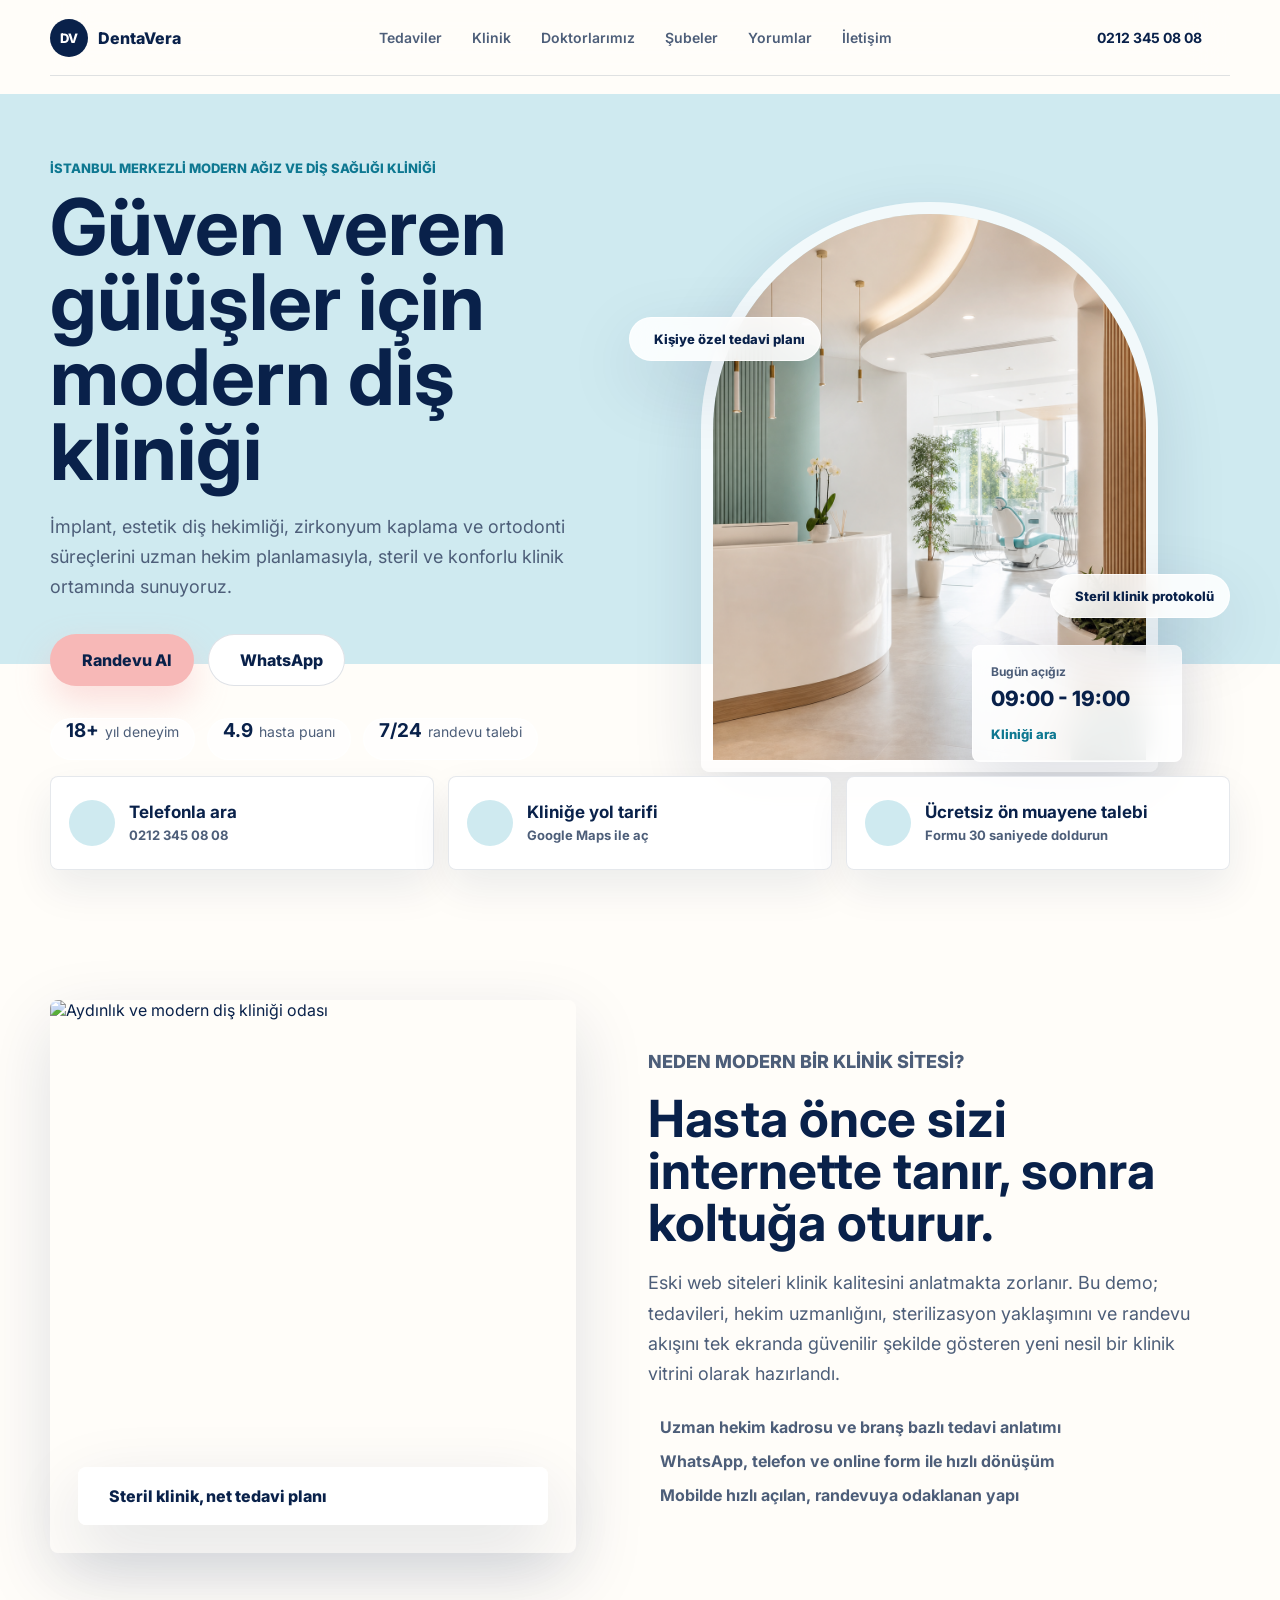
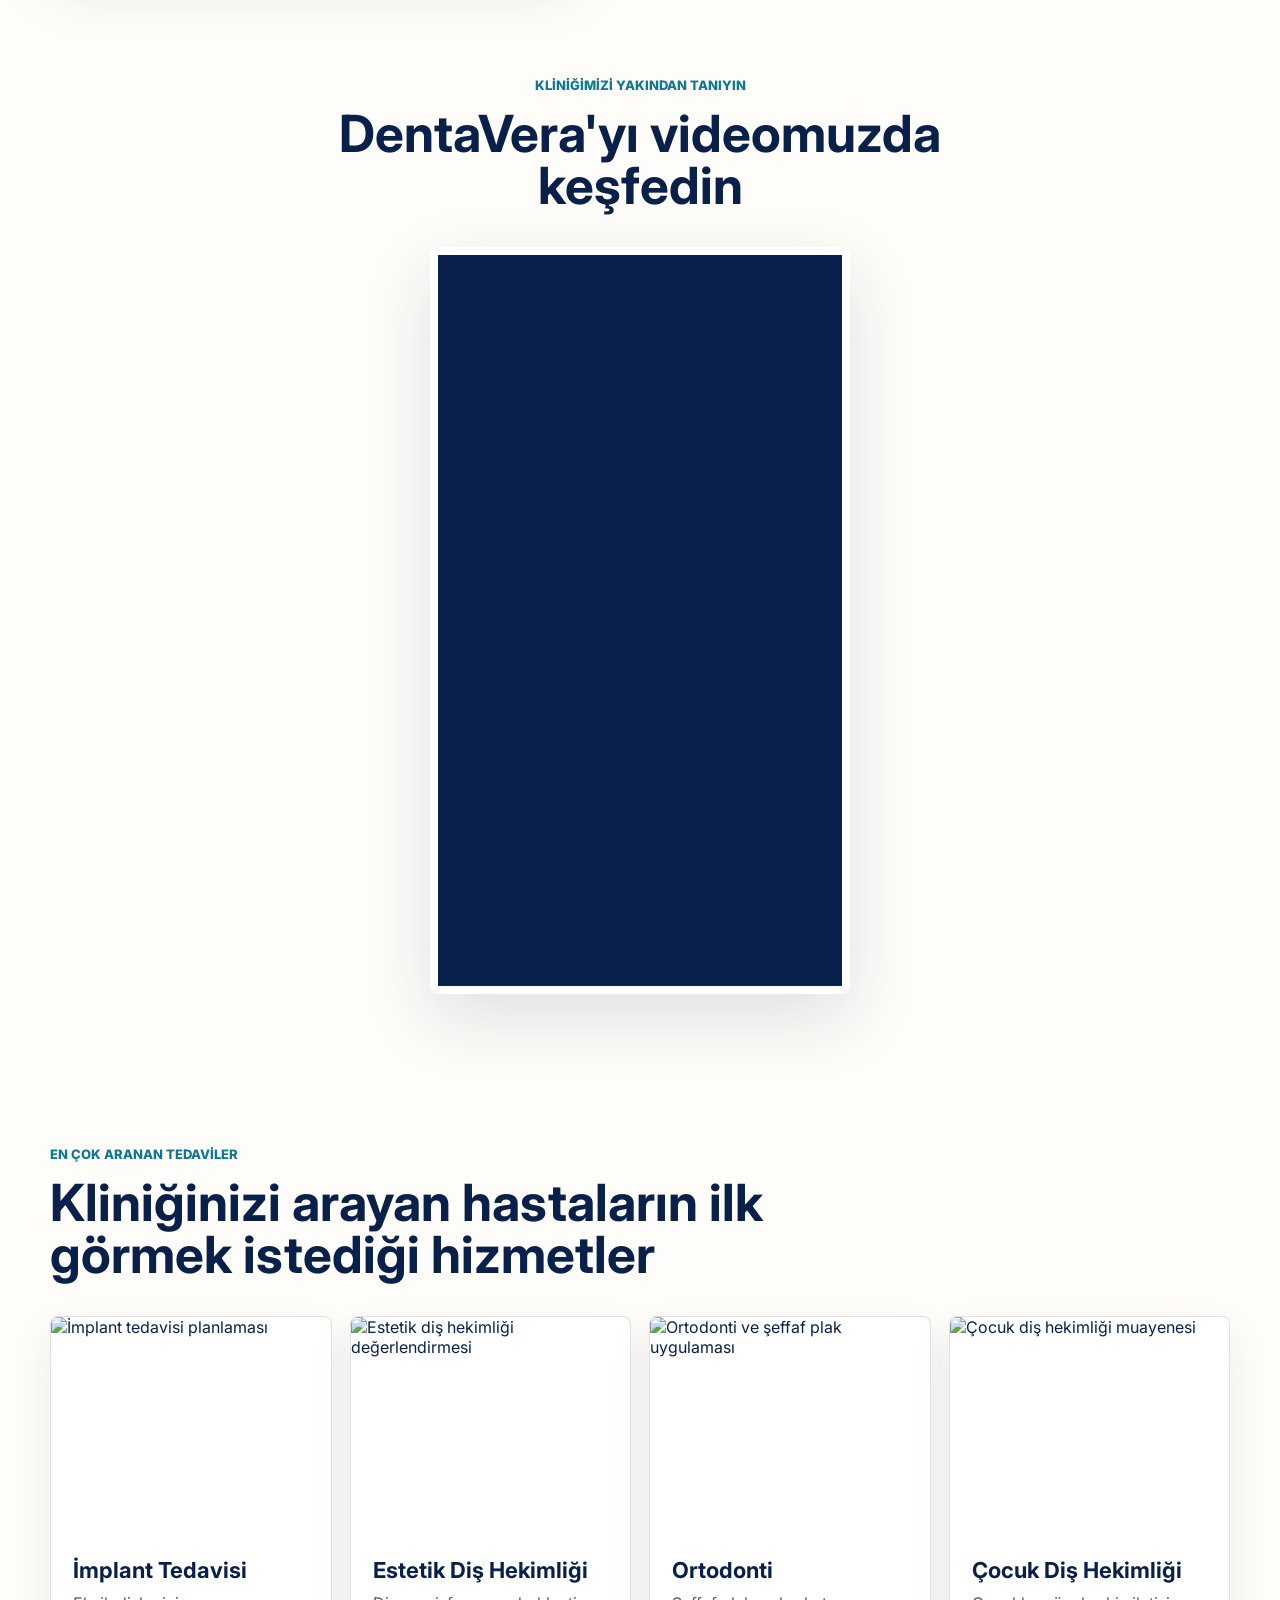
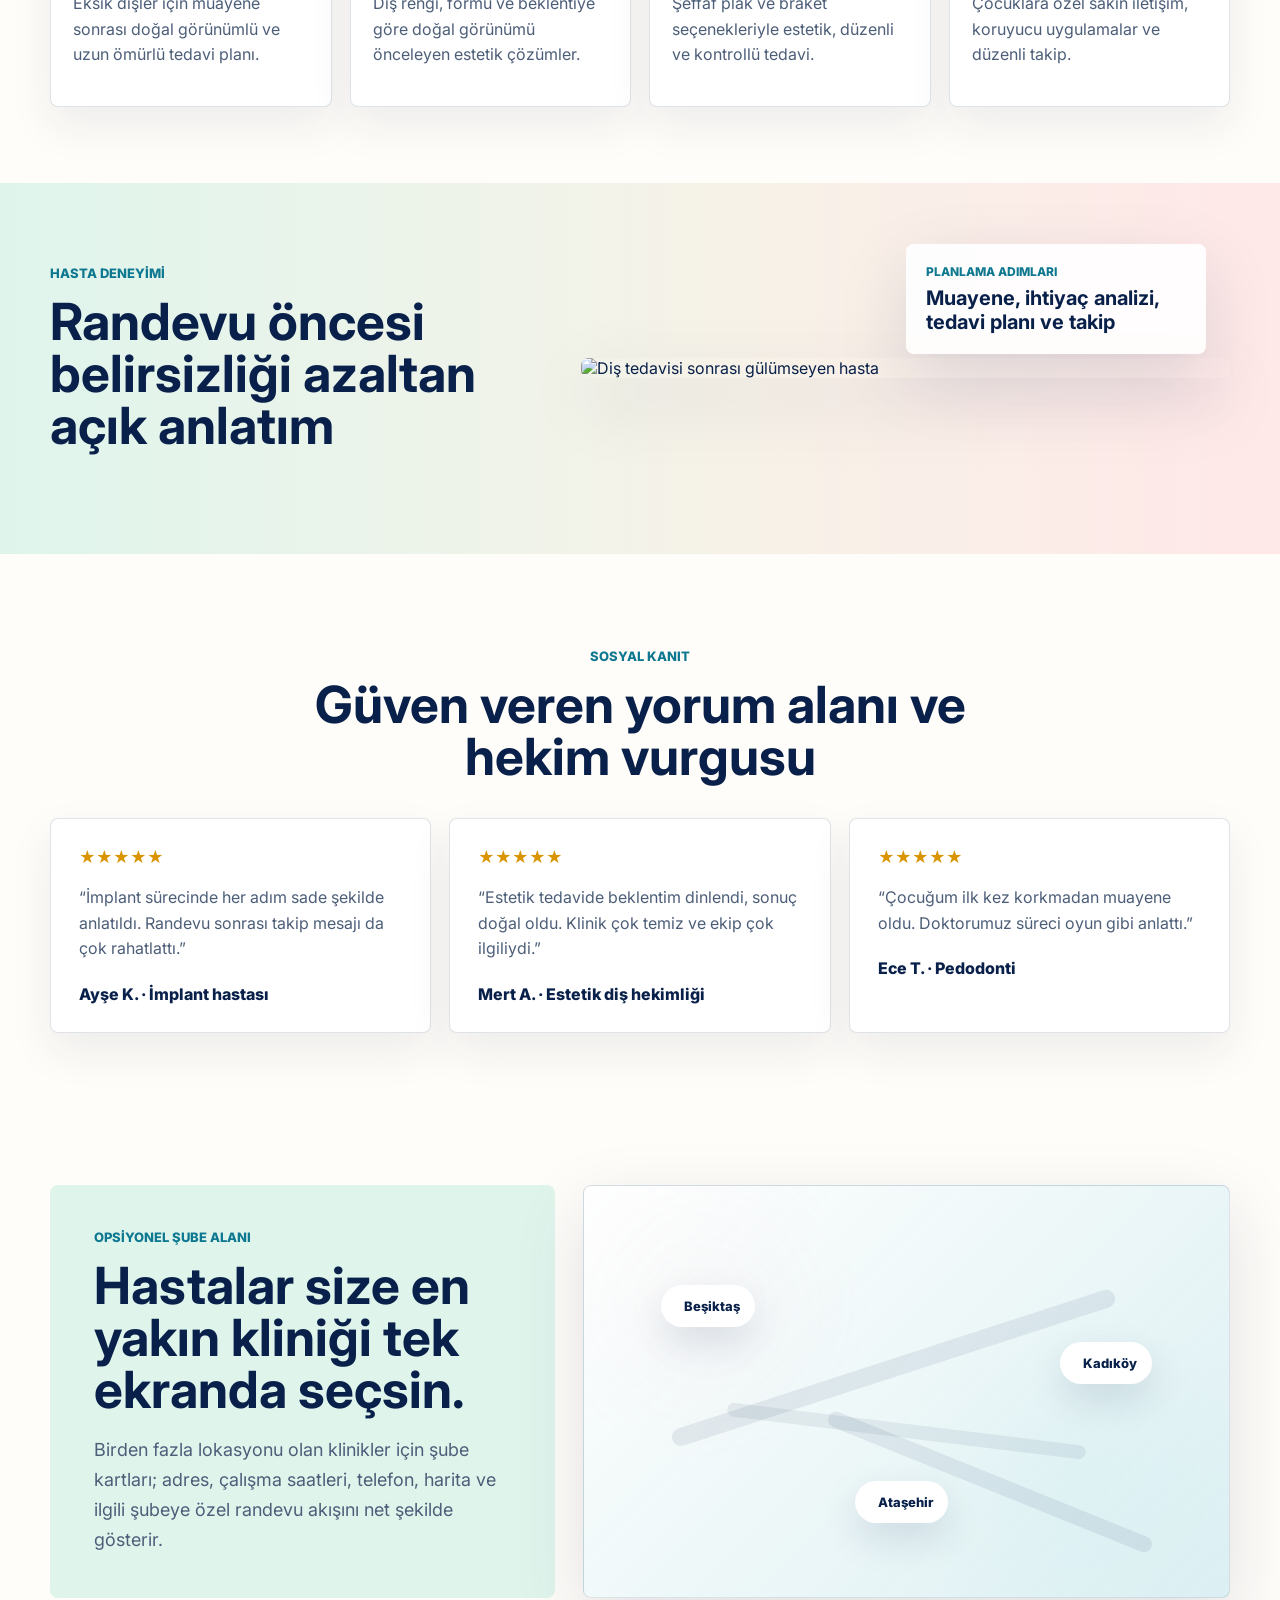
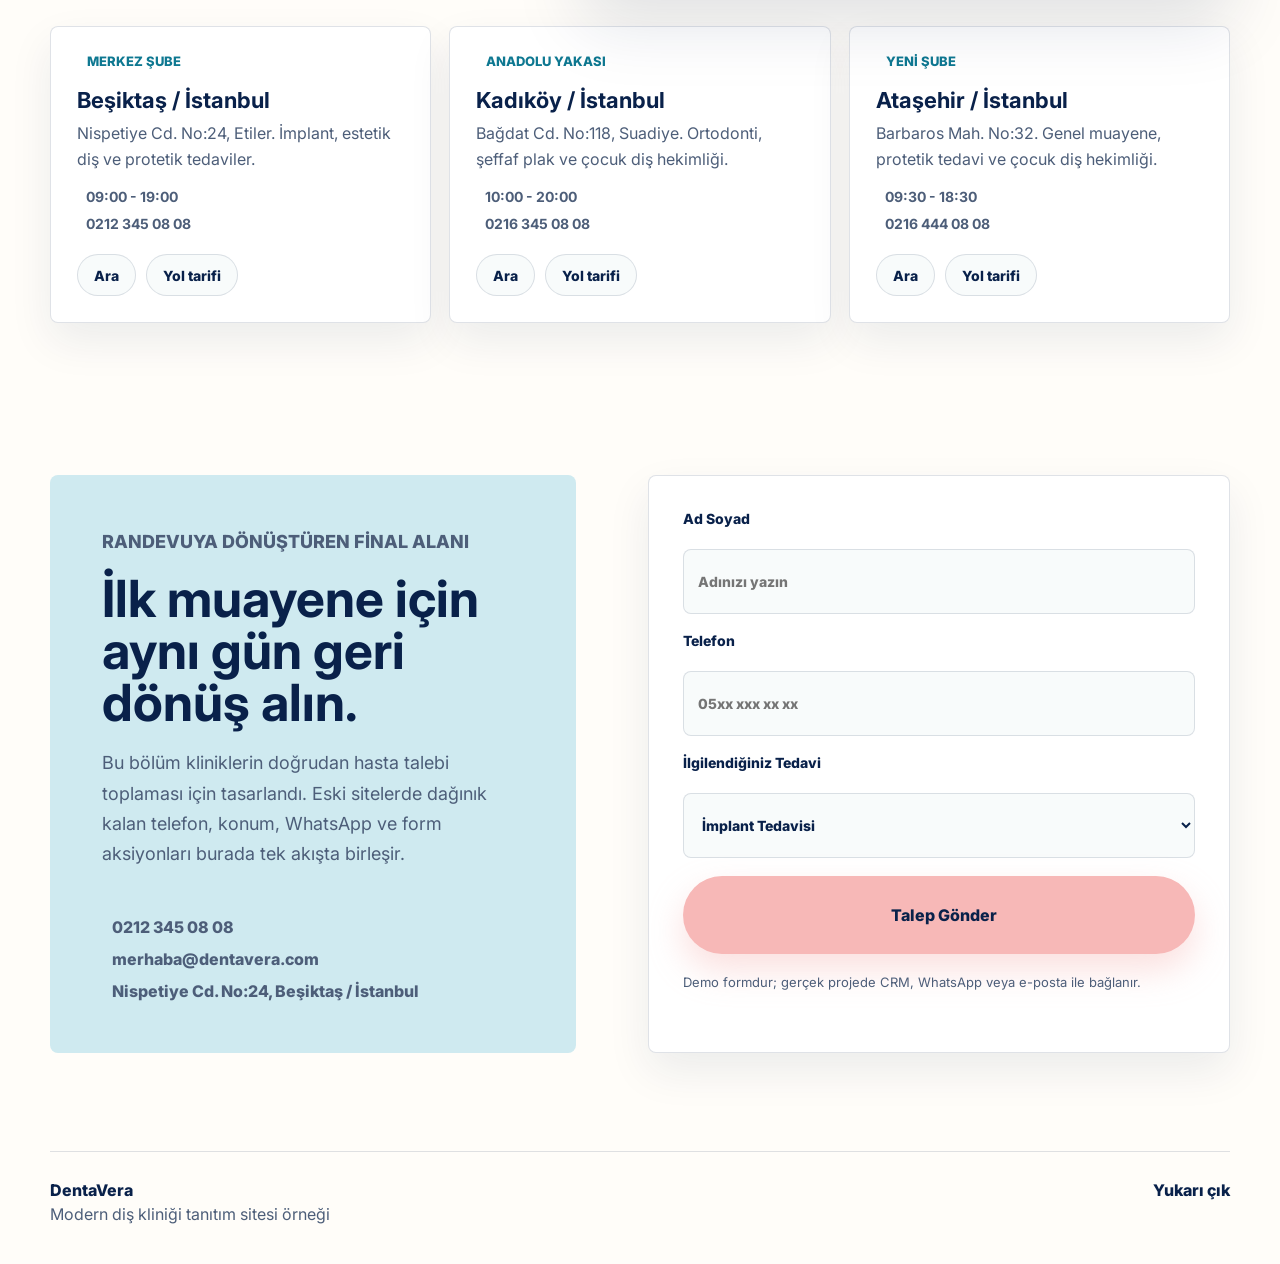
==== commit 30e26a7d: "Update homepage video to YouTube Short" ====
--- a/index.html
+++ b/index.html
@@ -155,13 +155,13 @@
         <div class="video-frame">
           <div class="video-fallback" hidden>
             <p>Video önizlemesi, sayfa yerel dosya olarak açıldığında çalışmaz.</p>
-            <a href="https://www.youtube.com/watch?v=cxicKhrUmI0" target="_blank" rel="noopener noreferrer">
+            <a href="https://www.youtube.com/shorts/s2HwYAI4-uc" target="_blank" rel="noopener noreferrer">
               Videoyu YouTube'da aç
             </a>
           </div>
           <iframe
-            src="https://www.youtube-nocookie.com/embed/cxicKhrUmI0"
-            title="DentaVera klinik tanıtım videosu"
+            src="https://www.youtube-nocookie.com/embed/s2HwYAI4-uc"
+            title="DentaVera kısa tanıtım videosu"
             loading="lazy"
             referrerpolicy="strict-origin-when-cross-origin"
             allow="accelerometer; autoplay; clipboard-write; encrypted-media; gyroscope; picture-in-picture; web-share"
--- a/styles.css
+++ b/styles.css
@@ -409,8 +409,9 @@
 
 .video-frame {
   overflow: hidden;
-  width: 100%;
-  aspect-ratio: 16 / 9;
+  width: min(100%, 420px);
+  aspect-ratio: 9 / 16;
+  margin-inline: auto;
   background: var(--ink);
   border: 8px solid var(--white);
   border-radius: 8px;
